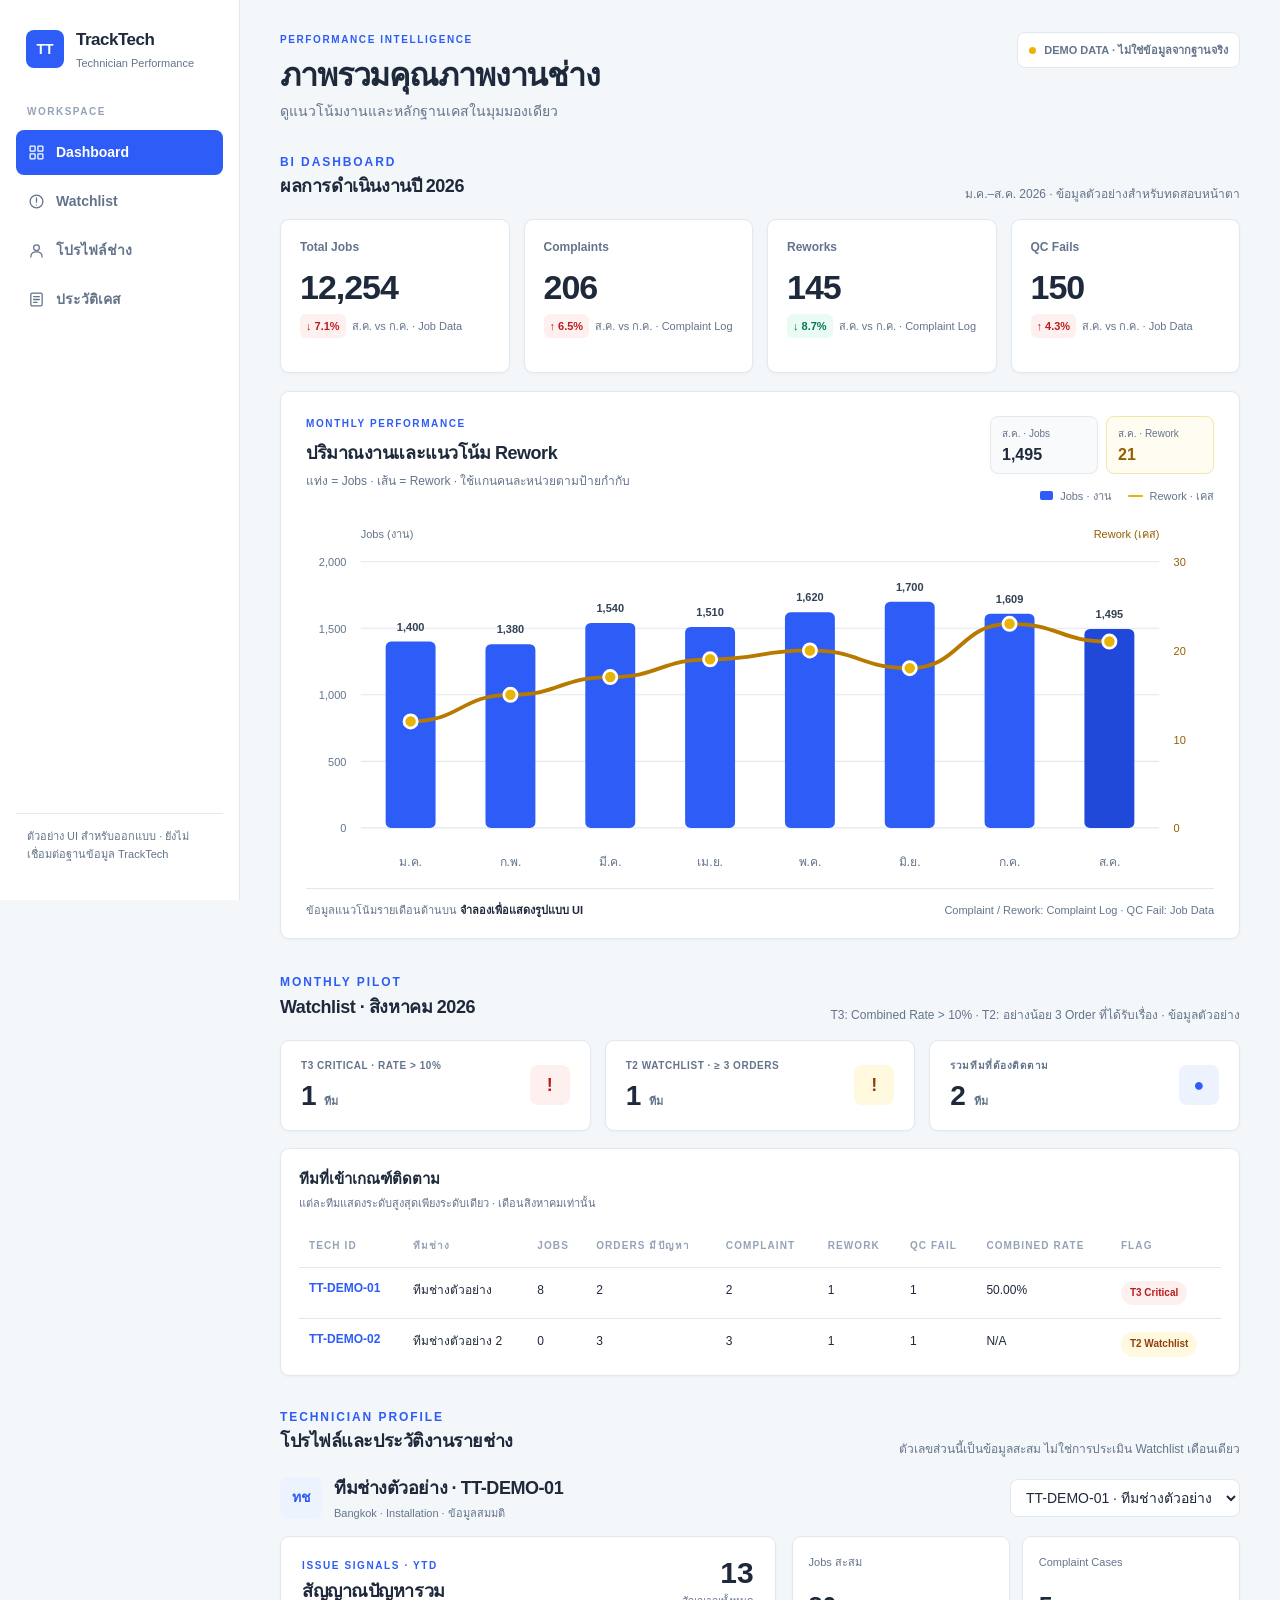
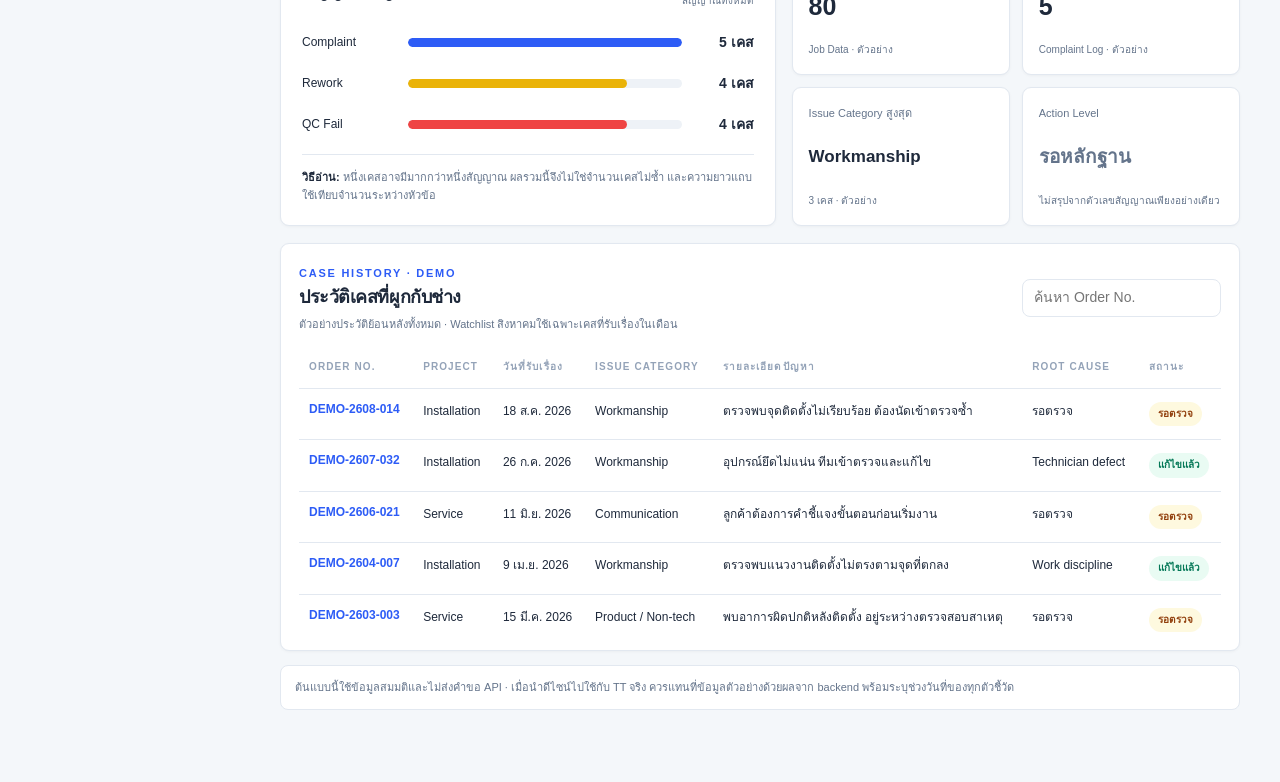
==== prototypes/tracktech-ui-concept.html @ 319c993e "feat: show monthly watchlist flag summary cards and UI concept" ====
<!doctype html>
<html lang="th">
<head>
  <meta charset="utf-8">
  <meta name="viewport" content="width=device-width, initial-scale=1">
  <title>TrackTech · UI concept</title>
  <style>
    :root {
      color-scheme: light;
      --background: #f4f7fa;
      --surface: #ffffff;
      --border: #e2e8f0;
      --ink: #1e293b;
      --muted: #64748b;
      --blue: #2d5cf6;
      --blue-soft: #edf2ff;
      --amber: #eab308;
      --amber-soft: #fef9df;
      --red: #ef4444;
      --red-soft: #fff0f0;
      --green: #10b981;
      --green-soft: #e9fbf3;
      --shadow: 0 1px 3px rgba(0,0,0,0.04);
      --font: Thonburi, Sarabun, "Noto Sans Thai", Inter, -apple-system, BlinkMacSystemFont, "Segoe UI", sans-serif;
      --numbers: "Arial Rounded MT Bold", "Arial Rounded MT", Arial, sans-serif;
    }
    * { box-sizing: border-box; }
    html { scroll-behavior: smooth; }
    body { margin: 0; color: var(--ink); background: var(--background); font-family: var(--font); font-size: 14px; line-height: 1.65; -webkit-font-smoothing: antialiased; text-rendering: optimizeLegibility; }
    button, input, select { font: inherit; }
    button { cursor: pointer; }
    a { color: inherit; }
    :focus-visible { outline: 3px solid #92a9ff; outline-offset: 2px; }
    .layout { display: grid; grid-template-columns: 240px minmax(0,1fr); min-height: 100vh; }
    .sidebar { position: sticky; top: 0; height: 100vh; padding: 26px 16px; border-right: 1px solid var(--border); background: var(--surface); display: flex; flex-direction: column; }
    .brand { display: flex; gap: 12px; align-items: center; padding: 0 10px 28px; text-decoration: none; }
    .brand-mark { display: grid; place-items: center; width: 38px; height: 38px; border-radius: 8px; background: var(--blue); color: white; font-family: var(--numbers); font-weight: 800; }
    .brand strong { display: block; font-size: 17px; letter-spacing: -.03em; }
    .brand small { display: block; color: var(--muted); font-size: 11px; }
    .nav-label { padding: 4px 11px 9px; color: #94a3b8; font-size: 10px; font-weight: 800; letter-spacing: .15em; text-transform: uppercase; }
    .nav { display: grid; gap: 4px; }
    .nav a { display: flex; gap: 11px; align-items: center; padding: 11px 12px; border-radius: 8px; color: var(--muted); text-decoration: none; font-weight: 650; }
    .nav a:hover { background: var(--blue-soft); color: var(--blue); }
    .nav a[aria-current="page"] { background: var(--blue); color: #fff; }
    .nav svg { width: 17px; height: 17px; fill: none; stroke: currentColor; stroke-width: 1.8; stroke-linecap: round; stroke-linejoin: round; flex: none; }
    .sidebar-note { margin-top: auto; padding: 13px 11px 0; border-top: 1px solid var(--border); color: var(--muted); font-size: 11px; }
    .content { width: min(100%, 1500px); margin-inline: auto; padding: 32px 40px 72px; min-width: 0; }
    .topbar { display: flex; align-items: flex-start; justify-content: space-between; gap: 20px; margin-bottom: 30px; }
    .eyebrow { margin: 0 0 6px; color: var(--blue); font-size: 10px; font-weight: 800; letter-spacing: .16em; text-transform: uppercase; }
    h1, h2, h3, p { margin-top: 0; }
    h1 { margin-bottom: 5px; font-family: var(--numbers); font-size: clamp(25px,3vw,32px); line-height: 1.25; letter-spacing: -.035em; }
    h2 { margin-bottom: 3px; font-size: 18px; letter-spacing: -.025em; }
    h3 { margin-bottom: 0; font-size: 15px; }
    .subtle { color: var(--muted); }
    .topbar .subtle { margin-bottom: 0; }
    .mode { display: inline-flex; align-items: center; gap: 8px; white-space: nowrap; padding: 8px 11px; border: 1px solid var(--border); border-radius: 8px; background: var(--surface); color: var(--muted); font-size: 11px; font-weight: 650; }
    .mode i { width: 7px; height: 7px; border-radius: 50%; background: var(--amber); }
    .section-heading { display: flex; justify-content: space-between; align-items: flex-end; gap: 18px; margin: 0 0 14px; }
    .section-heading p { margin: 0; font-size: 12px; }
    .card { border: 1px solid var(--border); border-radius: 9px; background: var(--surface); box-shadow: var(--shadow); }
    .kpis { display: grid; grid-template-columns: repeat(4,minmax(0,1fr)); gap: 14px; margin-bottom: 18px; }
    .kpi { min-height: 154px; padding: 18px 19px; }
    .kpi-label { margin: 0 0 9px; color: var(--muted); font-size: 12px; font-weight: 650; }
    .kpi-value { display: block; margin-bottom: 6px; font-family: var(--numbers); font-size: clamp(28px,3vw,34px); line-height: 1.2; letter-spacing: -.03em; }
    .kpi-foot { display: flex; flex-wrap: wrap; gap: 6px; align-items: center; color: var(--muted); font-size: 11px; }
    .trend { display: inline-flex; gap: 4px; align-items: center; border-radius: 6px; padding: 3px 6px; font-family: var(--numbers); font-weight: 700; }
    .trend.good { color: #047857; background: var(--green-soft); }
    .trend.bad { color: #b91c1c; background: var(--red-soft); }
    .trend.neutral { color: var(--muted); background: var(--background); }
    .chart-card { padding: 24px 25px 19px; margin-bottom: 34px; }
    .chart-header { display: flex; justify-content: space-between; align-items: flex-start; flex-wrap: wrap; gap: 14px; }
    .chart-header .subtle { margin: 4px 0 0; font-size: 12px; }
    .chart-header__right { display: grid; justify-items: end; gap: 13px; }
    .chart-recap { display: flex; gap: 8px; flex-wrap: wrap; }
    .chart-recap span { display: grid; gap: 2px; min-width: 108px; padding: 9px 11px; border: 1px solid var(--border); border-radius: 8px; background: #f8fafc; color: var(--muted); font-size: 10px; }
    .chart-recap strong { font: 800 16px/1.2 var(--numbers); color: var(--ink); }
    .chart-recap .accent { border-color: #f4e6a5; background: #fffcf2; }
    .chart-recap .accent strong { color: #926000; }
    .legend { display: flex; flex-wrap: wrap; align-items: center; gap: 16px; color: var(--muted); font-size: 11px; }
    .legend span { display: inline-flex; align-items: center; gap: 7px; }
    .legend i { display: inline-block; width: 13px; height: 9px; border-radius: 2px; background: var(--blue); }
    .legend .line-icon { width: 15px; height: 2px; background: var(--amber); }
    .chart-scroll { position: relative; overflow-x: auto; margin: 16px -8px 0; }
    .chart-scroll svg { display: block; min-width: 650px; width: 100%; height: auto; }
    .chart-tooltip { position: absolute; z-index: 2; pointer-events: none; display: grid; gap: 4px; min-width: 134px; padding: 10px 12px; border: 1px solid var(--border); border-radius: 8px; background: #fff; color: var(--muted); box-shadow: 0 3px 10px rgba(30,41,59,.10); font-size: 11px; }
    .chart-tooltip[hidden] { display: none; }
    .chart-tooltip strong { color: var(--ink); font-size: 12px; }
    .chart-tooltip b { font-family: var(--numbers); color: var(--ink); }
    .chart-tooltip .tooltip-amber { color: #926000; }
    .chart-foot { display: flex; justify-content: space-between; gap: 12px; margin-top: 4px; border-top: 1px solid var(--border); padding-top: 12px; color: var(--muted); font-size: 11px; }
    .chart-foot strong { color: var(--ink); }
    .sr-only { position: absolute; width: 1px; height: 1px; overflow: hidden; clip: rect(0,0,0,0); white-space: nowrap; }
    .profile-head { display: flex; justify-content: space-between; align-items: center; flex-wrap: wrap; gap: 14px; margin-bottom: 14px; }
    .flags { display: grid; grid-template-columns: repeat(3,minmax(0,1fr)); gap: 14px; margin-bottom: 17px; }
    .flag { display: flex; justify-content: space-between; align-items: center; gap: 10px; padding: 18px 20px; }
    .flag p { margin: 0 0 6px; color: var(--muted); font: 800 10px/1.4 var(--font); letter-spacing: .055em; }
    .flag strong { display: block; font: 800 28px/1.2 var(--numbers); }
    .flag strong small { color: var(--muted); font: 650 11px var(--font); }
    .flag-icon { display: grid; flex: none; place-items: center; width: 40px; height: 40px; border-radius: 8px; font: 800 18px var(--numbers); }
    .flag.critical .flag-icon { background: var(--red-soft); color: #b91c1c; }
    .flag.watch .flag-icon { background: var(--amber-soft); color: #92400e; }
    .flag.total .flag-icon { background: var(--blue-soft); color: var(--blue); }
    .watchlist-table { margin-bottom: 32px; }
    .watchlist-table table { min-width: 850px; }
    .profile-name { display: flex; gap: 12px; align-items: center; }
    .avatar { display: grid; place-items: center; flex: none; width: 42px; height: 42px; border-radius: 8px; color: var(--blue); background: var(--blue-soft); font-weight: 800; }
    .profile-name h2 { margin: 0; }
    .profile-name p { margin: 0; font-size: 11px; }
    .profile-select, .search { min-height: 38px; border: 1px solid var(--border); border-radius: 8px; background: var(--surface); color: var(--ink); padding: 0 11px; }
    .profile-grid { display: grid; grid-template-columns: minmax(0,1.05fr) minmax(0,.95fr); gap: 16px; align-items: stretch; }
    .signal-card { padding: 21px; }
    .signal-heading { display: flex; justify-content: space-between; align-items: flex-start; gap: 12px; margin-bottom: 20px; }
    .signal-heading .eyebrow { margin-bottom: 3px; }
    .signal-total { text-align: right; }
    .signal-total strong { display: block; font: 800 30px/1 var(--numbers); }
    .signal-total small { color: var(--muted); font-size: 10px; }
    .signal-row { display: grid; grid-template-columns: 92px minmax(0,1fr) 58px; align-items: center; gap: 14px; margin-bottom: 18px; font-size: 12px; }
    .signal-row strong { text-align: right; font-family: var(--numbers); font-size: 14px; }
    .signal-track { display: block; height: 9px; border-radius: 5px; background: #eef2f7; overflow: hidden; }
    .signal-fill { display: block; height: 100%; border-radius: inherit; background: var(--blue); }
    .signal-row.rework .signal-fill { background: var(--amber); }
    .signal-row.qc .signal-fill { background: var(--red); }
    .signal-help { margin: 4px 0 0; padding-top: 13px; border-top: 1px solid var(--border); font-size: 11px; color: var(--muted); }
    .signal-help strong { color: var(--ink); }
    .profile-aside { display: grid; grid-template-columns: repeat(2,minmax(0,1fr)); gap: 12px; }
    .mini { display: flex; flex-direction: column; justify-content: space-between; padding: 16px; min-height: 119px; }
    .mini p { margin: 0; color: var(--muted); font-size: 11px; }
    .mini strong { font: 800 25px/1.2 var(--numbers); }
    .mini small { color: var(--muted); font-size: 10px; }
    .table-card { margin-top: 17px; padding: 18px 18px 5px; }
    .table-header { display: flex; justify-content: space-between; align-items: center; gap: 12px; flex-wrap: wrap; margin-bottom: 14px; }
    .table-header p { margin: 2px 0 0; font-size: 11px; }
    .table-wrap { overflow-x: auto; }
    table { width: 100%; border-collapse: collapse; text-align: left; }
    th { padding: 12px 10px; border-bottom: 1px solid var(--border); color: #94a3b8; font-size: 10px; font-weight: 800; letter-spacing: .11em; text-transform: uppercase; white-space: nowrap; }
    td { padding: 13px 10px; border-bottom: 1px solid var(--border); font-size: 12px; vertical-align: top; }
    tr:last-child td { border-bottom: 0; }
    tbody tr:hover { background: #f8fafc; }
    .order { color: var(--blue); font: 700 12px var(--numbers); white-space: nowrap; }
    .case-detail { min-width: 230px; max-width: 370px; }
    .pill { display: inline-flex; align-items: center; border-radius: 999px; padding: 4px 9px; font-size: 10px; font-weight: 800; white-space: nowrap; }
    .pill.ok { background: var(--green-soft); color: #047857; }
    .pill.warn { background: var(--amber-soft); color: #92400e; }
    .pill.critical { background: var(--red-soft); color: #b91c1c; }
    .note { margin: 14px 0 0; padding: 12px 14px; border: 1px solid var(--border); border-radius: 8px; background: var(--surface); color: var(--muted); font-size: 11px; }
    [hidden] { display: none !important; }
    @media (max-width: 1150px) { .content { padding-inline: 24px; } .kpis { grid-template-columns: repeat(2,minmax(0,1fr)); } .profile-grid { grid-template-columns: 1fr; } .flags { grid-template-columns: repeat(2,minmax(0,1fr)); } }
    @media (max-width: 760px) { .layout { display: block; } .sidebar { position: static; height: auto; padding: 14px 16px 10px; border-right: 0; border-bottom: 1px solid var(--border); } .brand { padding: 0 0 12px; } .nav-label,.sidebar-note { display: none; } .nav { display: flex; overflow-x: auto; } .nav a { white-space: nowrap; font-size: 12px; } .content { padding: 24px 16px 56px; } .topbar { margin-bottom: 24px; } .chart-foot { flex-wrap: wrap; } }
    @media (max-width: 500px) { .topbar { display: block; } .mode { margin-top: 12px; } .kpis { gap: 10px; } .kpi { min-height: 142px; padding: 14px; } .kpi-value { font-size: 26px; } .kpi-foot { font-size: 10px; } .chart-card { padding: 18px 16px; } .chart-header__right { justify-items: start; } .chart-recap span { min-width: 99px; } .flags { grid-template-columns: 1fr; gap: 10px; } .signal-card { padding: 16px; } .signal-row { grid-template-columns: 74px minmax(0,1fr) 48px; gap: 8px; } .section-heading { display: block; } .section-heading p { margin-top: 5px; } .profile-aside { gap: 10px; } }
  </style>
</head>
<body>
  <div class="layout">
    <aside class="sidebar" aria-label="เมนูหลัก">
      <a class="brand" href="#dashboard"><span class="brand-mark">TT</span><span><strong>TrackTech</strong><small>Technician Performance</small></span></a>
      <div class="nav-label">Workspace</div>
      <nav class="nav" aria-label="การนำทาง">
        <a href="#dashboard" data-nav="dashboard" aria-current="page"><svg viewBox="0 0 24 24" aria-hidden="true"><rect x="3" y="3" width="7" height="7" rx="1"/><rect x="14" y="3" width="7" height="7" rx="1"/><rect x="3" y="14" width="7" height="7" rx="1"/><rect x="14" y="14" width="7" height="7" rx="1"/></svg>Dashboard</a>
        <a href="#watchlist" data-nav="watchlist"><svg viewBox="0 0 24 24" aria-hidden="true"><circle cx="12" cy="12" r="9"/><path d="M12 7v6M12 17h.01"/></svg>Watchlist</a>
        <a href="#profile" data-nav="profile"><svg viewBox="0 0 24 24" aria-hidden="true"><circle cx="12" cy="8" r="4"/><path d="M4 21c0-4 3-7 8-7s8 3 8 7"/></svg>โปรไฟล์ช่าง</a>
        <a href="#cases" data-nav="cases"><svg viewBox="0 0 24 24" aria-hidden="true"><rect x="4" y="3" width="16" height="18" rx="2"/><path d="M8 8h8M8 12h8M8 16h5"/></svg>ประวัติเคส</a>
      </nav>
      <p class="sidebar-note">ตัวอย่าง UI สำหรับออกแบบ · ยังไม่เชื่อมต่อฐานข้อมูล TrackTech</p>
    </aside>
    <main class="content">
      <header class="topbar">
        <div><p class="eyebrow">PERFORMANCE INTELLIGENCE</p><h1>ภาพรวมคุณภาพงานช่าง</h1><p class="subtle">ดูแนวโน้มงานและหลักฐานเคสในมุมมองเดียว</p></div>
        <span class="mode"><i aria-hidden="true"></i> DEMO DATA · ไม่ใช่ข้อมูลจากฐานจริง</span>
      </header>

      <section id="dashboard" aria-labelledby="dashboard-title">
        <div class="section-heading"><div><p class="eyebrow">BI DASHBOARD</p><h2 id="dashboard-title">ผลการดำเนินงานปี 2026</h2></div><p class="subtle">ม.ค.–ส.ค. 2026 · ข้อมูลตัวอย่างสำหรับทดสอบหน้าตา</p></div>
        <div id="kpis" class="kpis" aria-label="ตัวเลขสะสม"></div>
        <article class="card chart-card" aria-labelledby="chart-title">
          <div class="chart-header"><div><p class="eyebrow">MONTHLY PERFORMANCE</p><h2 id="chart-title">ปริมาณงานและแนวโน้ม Rework</h2><p class="subtle">แท่ง = Jobs · เส้น = Rework · ใช้แกนคนละหน่วยตามป้ายกำกับ</p></div><div class="chart-header__right"><div class="chart-recap"><span>ส.ค. · Jobs<strong id="latest-jobs">—</strong></span><span class="accent">ส.ค. · Rework<strong id="latest-reworks">—</strong></span></div><div class="legend"><span><i aria-hidden="true"></i>Jobs · งาน</span><span><i class="line-icon" aria-hidden="true"></i>Rework · เคส</span></div></div></div>
          <div id="chart" class="chart-scroll" role="img" aria-label="กราฟเปรียบเทียบ Jobs เป็นแท่งและ Rework เป็นเส้นรายเดือน"></div>
          <table id="chart-data" class="sr-only"><caption>ข้อมูลที่ใช้ในกราฟรายเดือน</caption><thead><tr><th>เดือน</th><th>Jobs</th><th>Rework</th></tr></thead><tbody></tbody></table>
          <div class="chart-foot"><span>ข้อมูลแนวโน้มรายเดือนด้านบน <strong>จำลองเพื่อแสดงรูปแบบ UI</strong></span><span>Complaint / Rework: Complaint Log · QC Fail: Job Data</span></div>
        </article>
      </section>

      <section id="watchlist" aria-labelledby="watchlist-title">
        <div class="section-heading"><div><p class="eyebrow">MONTHLY PILOT</p><h2 id="watchlist-title">Watchlist · สิงหาคม 2026</h2></div><p class="subtle">T3: Combined Rate &gt; 10% · T2: อย่างน้อย 3 Order ที่ได้รับเรื่อง · ข้อมูลตัวอย่าง</p></div>
        <div class="flags" id="watchlist-flags" aria-label="สรุป flag เดือนสิงหาคม"></div>
        <div class="card table-card watchlist-table"><div class="table-header"><div><h3>ทีมที่เข้าเกณฑ์ติดตาม</h3><p class="subtle">แต่ละทีมแสดงระดับสูงสุดเพียงระดับเดียว · เดือนสิงหาคมเท่านั้น</p></div></div><div class="table-wrap"><table><thead><tr><th>Tech ID</th><th>ทีมช่าง</th><th>Jobs</th><th>Orders มีปัญหา</th><th>Complaint</th><th>Rework</th><th>QC Fail</th><th>Combined Rate</th><th>Flag</th></tr></thead><tbody id="watchlist-rows"></tbody></table></div></div>
      </section>

      <section id="profile" aria-labelledby="profile-title">
        <div class="section-heading"><div><p class="eyebrow">TECHNICIAN PROFILE</p><h2 id="profile-title">โปรไฟล์และประวัติงานรายช่าง</h2></div><p class="subtle">ตัวเลขส่วนนี้เป็นข้อมูลสะสม ไม่ใช่การประเมิน Watchlist เดือนเดียว</p></div>
        <div class="profile-head"><div class="profile-name"><span class="avatar" aria-hidden="true">ทช</span><div><h2>ทีมช่างตัวอย่าง · TT-DEMO-01</h2><p class="subtle">Bangkok · Installation · ข้อมูลสมมติ</p></div></div><label><span class="sr-only">เลือกทีมช่าง</span><select class="profile-select" aria-label="ทีมช่างในต้นแบบ"><option>TT-DEMO-01 · ทีมช่างตัวอย่าง</option></select></label></div>
        <div class="profile-grid">
          <article class="card signal-card" aria-labelledby="signals-title">
            <div class="signal-heading"><div><p class="eyebrow">ISSUE SIGNALS · YTD</p><h2 id="signals-title">สัญญาณปัญหารวม</h2></div><div class="signal-total"><strong id="signal-total">0</strong><small>สัญญาณทั้งหมด</small></div></div>
            <div id="signals" aria-label="จำนวนสัญญาณแยกตามหัวข้อ"></div>
            <p class="signal-help"><strong>วิธีอ่าน:</strong> หนึ่งเคสอาจมีมากกว่าหนึ่งสัญญาณ ผลรวมนี้จึงไม่ใช่จำนวนเคสไม่ซ้ำ และความยาวแถบใช้เทียบจำนวนระหว่างหัวข้อ</p>
          </article>
          <div class="profile-aside" aria-label="สรุปโปรไฟล์">
            <article class="card mini"><p>Jobs สะสม</p><strong>80</strong><small>Job Data · ตัวอย่าง</small></article>
            <article class="card mini"><p>Complaint Cases</p><strong>5</strong><small>Complaint Log · ตัวอย่าง</small></article>
            <article class="card mini"><p>Issue Category สูงสุด</p><strong style="font-family:var(--font);font-size:17px">Workmanship</strong><small>3 เคส · ตัวอย่าง</small></article>
            <article class="card mini"><p>Action Level</p><strong style="font-size:19px;color:var(--muted)">รอหลักฐาน</strong><small>ไม่สรุปจากตัวเลขสัญญาณเพียงอย่างเดียว</small></article>
          </div>
        </div>
      </section>

      <section id="cases" class="card table-card" aria-labelledby="cases-title">
        <div class="table-header"><div><p class="eyebrow">CASE HISTORY · DEMO</p><h2 id="cases-title">ประวัติเคสที่ผูกกับช่าง</h2><p class="subtle">ตัวอย่างประวัติย้อนหลังทั้งหมด · Watchlist สิงหาคมใช้เฉพาะเคสที่รับเรื่องในเดือน</p></div><label><span class="sr-only">ค้นหาเลขออเดอร์</span><input id="order-search" class="search" type="search" placeholder="ค้นหา Order No." aria-label="ค้นหา Order No."></label></div>
        <div class="table-wrap"><table><thead><tr><th>Order No.</th><th>Project</th><th>วันที่รับเรื่อง</th><th>Issue Category</th><th>รายละเอียดปัญหา</th><th>Root Cause</th><th>สถานะ</th></tr></thead><tbody id="case-rows"></tbody></table></div>
      </section>
      <p class="note">ต้นแบบนี้ใช้ข้อมูลสมมติและไม่ส่งคำขอ API · เมื่อนำดีไซน์ไปใช้กับ TT จริง ควรแทนที่ข้อมูลตัวอย่างด้วยผลจาก backend พร้อมระบุช่วงวันที่ของทุกตัวชี้วัด</p>
    </main>
  </div>
  <script>
    // Mock data for visual review only. This standalone prototype makes no API calls.
    const months = [
      { month: 'ม.ค.', jobs: 1400, complaints: 15, reworks: 12, qcFails: 12 },
      { month: 'ก.พ.', jobs: 1380, complaints: 20, reworks: 15, qcFails: 14 },
      { month: 'มี.ค.', jobs: 1540, complaints: 23, reworks: 17, qcFails: 17 },
      { month: 'เม.ย.', jobs: 1510, complaints: 27, reworks: 19, qcFails: 19 },
      { month: 'พ.ค.', jobs: 1620, complaints: 28, reworks: 20, qcFails: 20 },
      { month: 'มิ.ย.', jobs: 1700, complaints: 29, reworks: 18, qcFails: 21 },
      { month: 'ก.ค.', jobs: 1609, complaints: 31, reworks: 23, qcFails: 23 },
      { month: 'ส.ค.', jobs: 1495, complaints: 33, reworks: 21, qcFails: 24 },
    ];
    const signalData = [
      { label: 'Complaint', value: 5, tone: '' },
      { label: 'Rework', value: 4, tone: 'rework' },
      { label: 'QC Fail', value: 4, tone: 'qc' },
    ];
    const watchlistData = [
      { id: 'TT-DEMO-01', team: 'ทีมช่างตัวอย่าง', jobs: 8, affected: 2, complaint: 2, rework: 1, qcFail: 1, status: 'CRITICAL' },
      { id: 'TT-DEMO-02', team: 'ทีมช่างตัวอย่าง 2', jobs: 0, affected: 3, complaint: 3, rework: 1, qcFail: 1, status: 'WATCHLIST' },
    ];
    const cases = [
      { order: 'DEMO-2608-014', project: 'Installation', date: '18 ส.ค. 2026', category: 'Workmanship', detail: 'ตรวจพบจุดติดตั้งไม่เรียบร้อย ต้องนัดเข้าตรวจซ้ำ', root: 'รอตรวจ', status: 'รอตรวจ' },
      { order: 'DEMO-2607-032', project: 'Installation', date: '26 ก.ค. 2026', category: 'Workmanship', detail: 'อุปกรณ์ยึดไม่แน่น ทีมเข้าตรวจและแก้ไข', root: 'Technician defect', status: 'แก้ไขแล้ว' },
      { order: 'DEMO-2606-021', project: 'Service', date: '11 มิ.ย. 2026', category: 'Communication', detail: 'ลูกค้าต้องการคำชี้แจงขั้นตอนก่อนเริ่มงาน', root: 'รอตรวจ', status: 'รอตรวจ' },
      { order: 'DEMO-2604-007', project: 'Installation', date: '9 เม.ย. 2026', category: 'Workmanship', detail: 'ตรวจพบแนวงานติดตั้งไม่ตรงตามจุดที่ตกลง', root: 'Work discipline', status: 'แก้ไขแล้ว' },
      { order: 'DEMO-2603-003', project: 'Service', date: '15 มี.ค. 2026', category: 'Product / Non-tech', detail: 'พบอาการผิดปกติหลังติดตั้ง อยู่ระหว่างตรวจสอบสาเหตุ', root: 'รอตรวจ', status: 'รอตรวจ' },
    ];
    const nf = new Intl.NumberFormat('en-US');
    const escapeHtml = (text) => String(text ?? '').replace(/[&<>"']/g, character => ({'&':'&amp;','<':'&lt;','>':'&gt;','"':'&quot;',"'":'&#39;'}[character]));

    function renderKpis() {
      const last = months.at(-1), before = months.at(-2);
      const cards = [
        { label: 'Total Jobs', key: 'jobs', improveWhen: 'up', source: 'Job Data' },
        { label: 'Complaints', key: 'complaints', improveWhen: 'down', source: 'Complaint Log' },
        { label: 'Reworks', key: 'reworks', improveWhen: 'down', source: 'Complaint Log' },
        { label: 'QC Fails', key: 'qcFails', improveWhen: 'down', source: 'Job Data' },
      ];
      document.querySelector('#kpis').innerHTML = cards.map(card => {
        const total = months.reduce((sum, month) => sum + month[card.key], 0);
        const delta = ((last[card.key] - before[card.key]) / before[card.key]) * 100;
        const direction = delta > 0 ? '↑' : delta < 0 ? '↓' : '→';
        const tone = delta === 0 ? 'neutral' : (delta > 0) === (card.improveWhen === 'up') ? 'good' : 'bad';
        return `<article class="card kpi"><p class="kpi-label">${card.label}</p><strong class="kpi-value">${nf.format(total)}</strong><div class="kpi-foot"><span class="trend ${tone}">${direction} ${Math.abs(delta).toFixed(1)}%</span><span>ส.ค. vs ก.ค. · ${card.source}</span></div></article>`;
      }).join('');
    }

    function renderChart() {
      const width = 840, height = 330, left = 57, right = 57, top = 37, bottom = 51;
      const graphWidth = width - left - right, graphHeight = height - top - bottom;
      const maxJobs = 2000, maxReworks = 30, band = graphWidth / months.length;
      const yJobs = value => top + graphHeight * (1 - value / maxJobs);
      const yReworks = value => top + graphHeight * (1 - value / maxReworks);
      const x = index => left + band * (index + .5);
      const grid = [0,500,1000,1500,2000].map(value => {
        const y = yJobs(value);
        return `<line x1="${left}" y1="${y}" x2="${width - right}" y2="${y}" stroke="#e2e8f0" stroke-width="1"/><text x="${left - 13}" y="${y + 4}" text-anchor="end" fill="#64748b" font-size="10" font-family="Arial Rounded MT, Arial, sans-serif">${nf.format(value)}</text>`;
      }).join('');
      const rightAxis = [0,10,20,30].map(value => `<text x="${width - right + 13}" y="${yReworks(value) + 4}" fill="#926000" font-size="10" font-family="Arial Rounded MT, Arial, sans-serif">${value}</text>`).join('');
      const bars = months.map((month, index) => {
        const barWidth = Math.min(46, band * .50), barX = x(index) - barWidth/2;
        const color = index === months.length - 1 ? '#2149d9' : '#2d5cf6';
        return `<rect x="${barX}" y="${yJobs(month.jobs)}" width="${barWidth}" height="${top + graphHeight - yJobs(month.jobs)}" rx="5" fill="${color}"><title>${month.month}: ${nf.format(month.jobs)} Jobs</title></rect><text x="${x(index)}" y="${yJobs(month.jobs) - 10}" text-anchor="middle" fill="#334155" font-size="10" font-weight="700" font-family="Arial Rounded MT, Arial, sans-serif">${nf.format(month.jobs)}</text><text x="${x(index)}" y="${height - 16}" text-anchor="middle" fill="#64748b" font-size="11" font-family="Thonburi, Sarabun, sans-serif">${month.month}</text>`;
      }).join('');
      const points = months.map((month,index) => ({x: x(index), y: yReworks(month.reworks)}));
      const smoothPath = points.slice(1).reduce((path, point, index) => {
        const prior = points[index], middle = (prior.x + point.x) / 2;
        return `${path} C ${middle} ${prior.y}, ${middle} ${point.y}, ${point.x} ${point.y}`;
      }, `M ${points[0].x} ${points[0].y}`);
      const line = `<path d="${smoothPath}" fill="none" stroke="#b77900" stroke-width="3.5" stroke-linecap="round" stroke-linejoin="round"/>`;
      const dots = months.map((month,index) => `<circle cx="${x(index)}" cy="${yReworks(month.reworks)}" r="6" fill="#eab308" stroke="#fff" stroke-width="2.5"><title>${month.month}: ${month.reworks} Rework cases</title></circle>`).join('');
      const axisTitles = `<text x="${left}" y="15" fill="#64748b" font-size="10" font-family="Thonburi, Sarabun, sans-serif">Jobs (งาน)</text><text x="${width-right}" y="15" text-anchor="end" fill="#926000" font-size="10" font-family="Thonburi, Sarabun, sans-serif">Rework (เคส)</text>`;
      const chart = document.querySelector('#chart');
      chart.innerHTML = `<svg viewBox="0 0 ${width} ${height}" xmlns="http://www.w3.org/2000/svg" aria-hidden="true">${grid}${axisTitles}${rightAxis}${bars}${line}${dots}<line id="chart-hover-line" y1="${top}" y2="${top+graphHeight}" stroke="#94a3b8" stroke-width="1" stroke-dasharray="3 4" visibility="hidden"/></svg><div class="chart-tooltip" id="chart-tooltip" hidden></div>`;
      const svg = chart.querySelector('svg');
      const tooltip = chart.querySelector('#chart-tooltip');
      const hoverLine = chart.querySelector('#chart-hover-line');
      const showMonth = event => {
        const bounds = svg.getBoundingClientRect();
        const chartX = (event.clientX - bounds.left) / bounds.width * width;
        if (chartX < left || chartX > width-right) { tooltip.hidden = true; hoverLine.setAttribute('visibility','hidden'); return; }
        const index = Math.min(months.length-1,Math.floor((chartX-left)/band));
        const month = months[index];
        tooltip.innerHTML = `<strong>${month.month} 2026 · ตัวอย่าง</strong><span>Jobs <b>${nf.format(month.jobs)}</b> งาน</span><span>Rework <b class="tooltip-amber">${nf.format(month.reworks)}</b> เคส</span>`;
        tooltip.style.left = `${Math.max(8,Math.min(bounds.width-147,x(index)/width*bounds.width-68))}px`;
        tooltip.style.top = `${Math.max(31,yReworks(month.reworks)/height*bounds.height-86)}px`;
        tooltip.hidden = false;
        hoverLine.setAttribute('x1',x(index)); hoverLine.setAttribute('x2',x(index)); hoverLine.setAttribute('visibility','visible');
      };
      svg.addEventListener('pointermove',showMonth);
      svg.addEventListener('pointerleave',() => { tooltip.hidden = true; hoverLine.setAttribute('visibility','hidden'); });
      document.querySelector('#chart-data tbody').innerHTML = months.map(month => `<tr><td>${month.month}</td><td>${month.jobs}</td><td>${month.reworks}</td></tr>`).join('');
      document.querySelector('#latest-jobs').textContent = nf.format(months.at(-1).jobs);
      document.querySelector('#latest-reworks').textContent = nf.format(months.at(-1).reworks);
    }

    function renderSignals() {
      const total = signalData.reduce((sum, signal) => sum + signal.value, 0);
      const maximum = Math.max(1, ...signalData.map(signal => signal.value));
      document.querySelector('#signal-total').textContent = nf.format(total);
      document.querySelector('#signals').innerHTML = signalData.map(signal => `<div class="signal-row ${signal.tone}"><span>${signal.label}</span><span class="signal-track"><span class="signal-fill" style="width:${(signal.value/maximum)*100}%"></span></span><strong>${signal.value} เคส</strong></div>`).join('');
    }

    function renderWatchlist() {
      const t3 = watchlistData.filter(team => team.status === 'CRITICAL').length;
      const t2 = watchlistData.filter(team => team.status === 'WATCHLIST').length;
      const flags = [
        { label: 'T3 CRITICAL · RATE > 10%', count: t3, tone: 'critical', icon: '!' },
        { label: 'T2 WATCHLIST · ≥ 3 ORDERS', count: t2, tone: 'watch', icon: '!' },
        { label: 'รวมทีมที่ต้องติดตาม', count: t3+t2, tone: 'total', icon: '●' },
      ];
      document.querySelector('#watchlist-flags').innerHTML = flags.map(flag => `<article class="card flag ${flag.tone}"><div><p>${escapeHtml(flag.label)}</p><strong>${flag.count} <small>ทีม</small></strong></div><span class="flag-icon" aria-hidden="true">${flag.icon}</span></article>`).join('');
      document.querySelector('#watchlist-rows').innerHTML = watchlistData.map(team => {
        const combined = team.jobs ? `${((team.complaint+team.rework+team.qcFail)/team.jobs*100).toFixed(2)}%` : 'N/A';
        const tier = team.status === 'CRITICAL' ? 'T3 Critical' : 'T2 Watchlist';
        return `<tr><td class="order">${escapeHtml(team.id)}</td><td>${escapeHtml(team.team)}</td><td>${team.jobs}</td><td>${team.affected}</td><td>${team.complaint}</td><td>${team.rework}</td><td>${team.qcFail}</td><td>${combined}</td><td><span class="pill ${team.status === 'CRITICAL' ? 'critical' : 'warn'}">${tier}</span></td></tr>`;
      }).join('');
    }

    function renderCases(query = '') {
      const matched = cases.filter(item => item.order.toLowerCase().includes(query.trim().toLowerCase()));
      document.querySelector('#case-rows').innerHTML = matched.map(item => `<tr><td class="order">${escapeHtml(item.order)}</td><td>${escapeHtml(item.project)}</td><td>${escapeHtml(item.date)}</td><td>${escapeHtml(item.category)}</td><td class="case-detail">${escapeHtml(item.detail)}</td><td>${escapeHtml(item.root)}</td><td><span class="pill ${item.status === 'แก้ไขแล้ว' ? 'ok' : 'warn'}">${escapeHtml(item.status)}</span></td></tr>`).join('') || '<tr><td colspan="7" class="subtle">ไม่พบ Order No. ที่ค้นหา</td></tr>';
    }

    function syncNav() {
      const current = ['dashboard','watchlist','profile','cases'].includes(location.hash.slice(1)) ? location.hash.slice(1) : 'dashboard';
      document.querySelectorAll('[data-nav]').forEach(link => {
        if (link.dataset.nav === current) link.setAttribute('aria-current','page');
        else link.removeAttribute('aria-current');
      });
    }
    renderKpis(); renderChart(); renderSignals(); renderWatchlist(); renderCases(); syncNav();
    document.querySelector('#order-search').addEventListener('input', event => renderCases(event.target.value));
    window.addEventListener('hashchange', syncNav);
  </script>
</body>
</html>
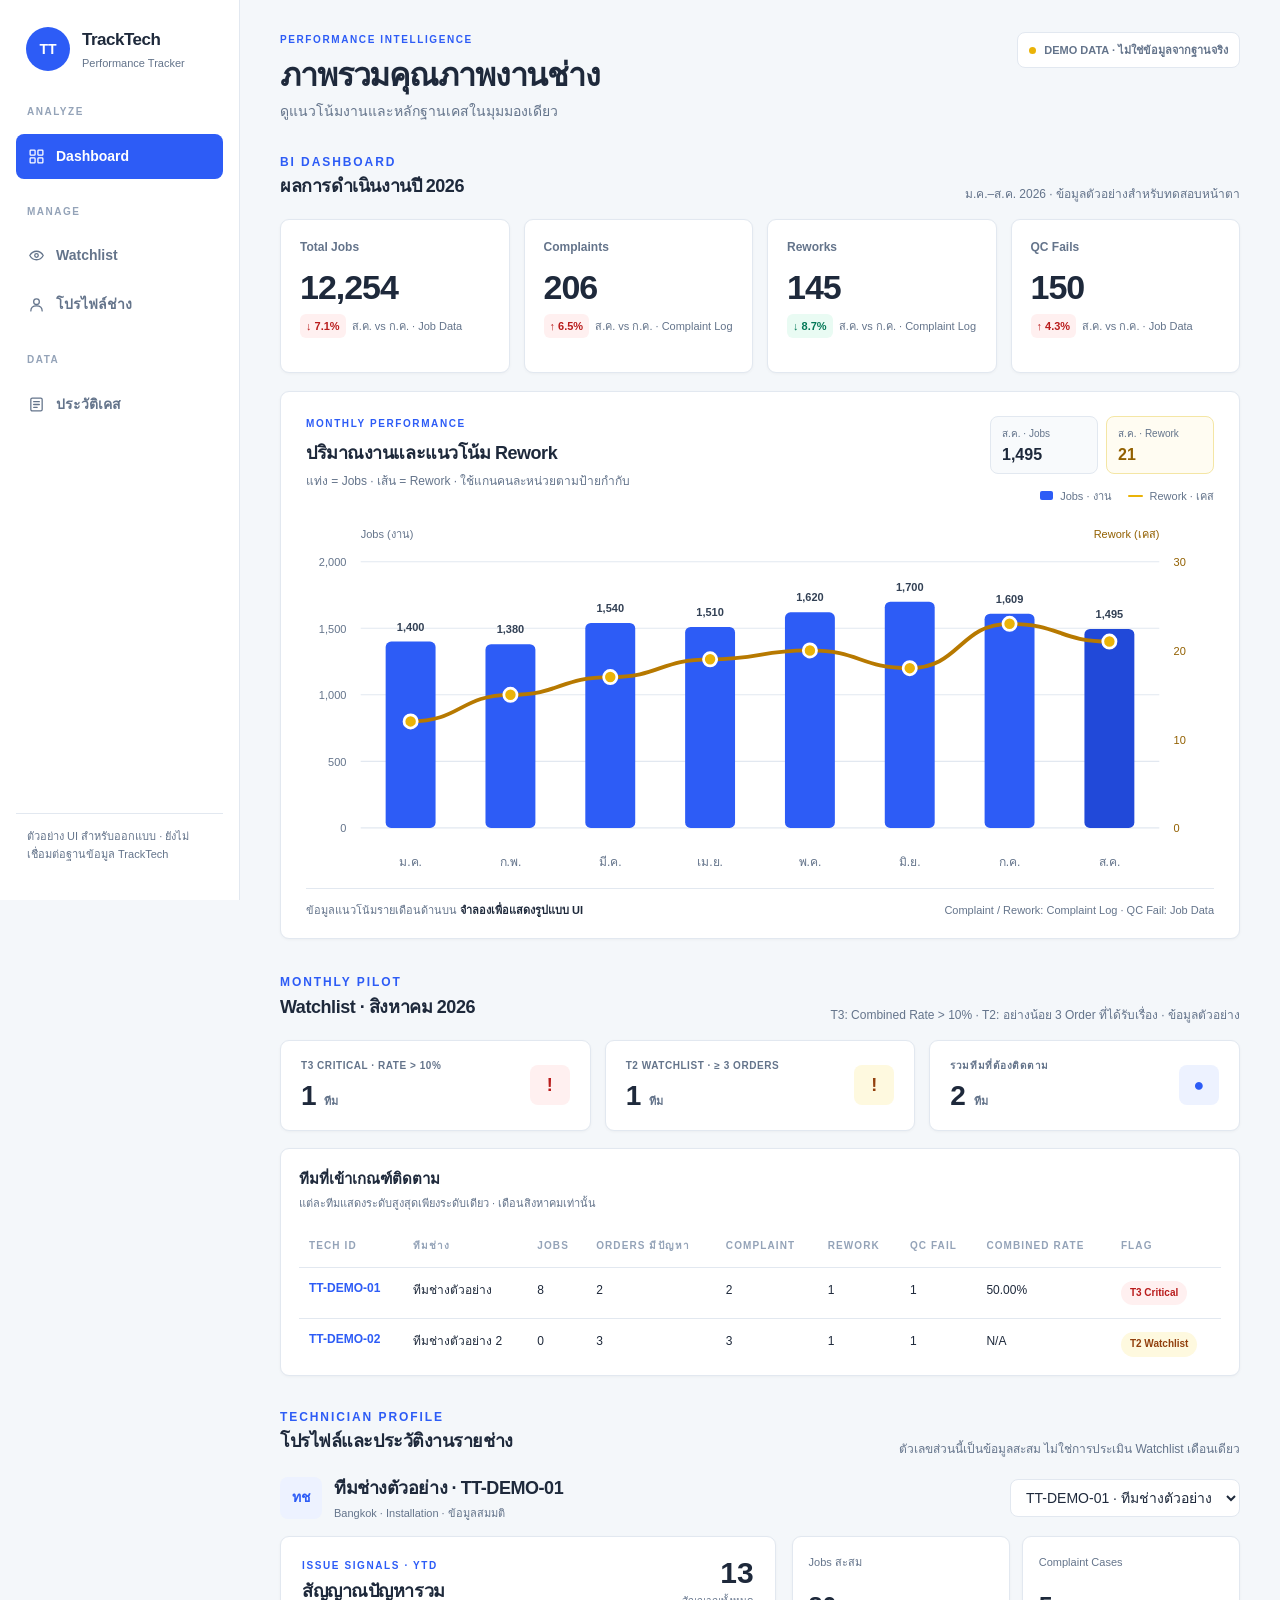
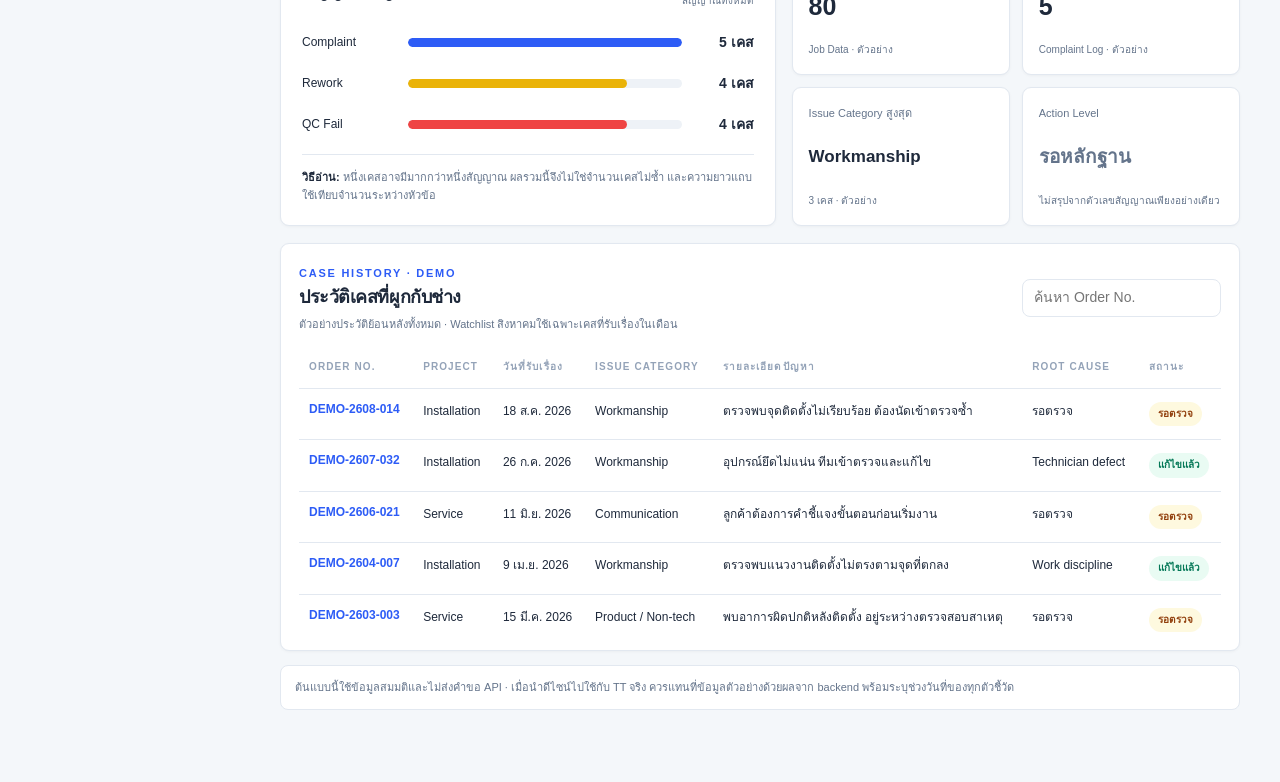
==== commit 2ca920b2: "style: align sidebar navigation and logo with blue UI concept" ====
--- a/prototypes/tracktech-ui-concept.html
+++ b/prototypes/tracktech-ui-concept.html
@@ -34,10 +34,11 @@
     .layout { display: grid; grid-template-columns: 240px minmax(0,1fr); min-height: 100vh; }
     .sidebar { position: sticky; top: 0; height: 100vh; padding: 26px 16px; border-right: 1px solid var(--border); background: var(--surface); display: flex; flex-direction: column; }
     .brand { display: flex; gap: 12px; align-items: center; padding: 0 10px 28px; text-decoration: none; }
-    .brand-mark { display: grid; place-items: center; width: 38px; height: 38px; border-radius: 8px; background: var(--blue); color: white; font-family: var(--numbers); font-weight: 800; }
+    .brand-mark { display: grid; place-items: center; width: 44px; height: 44px; border-radius: 50%; background: var(--blue); color: white; font-family: var(--numbers); font-weight: 800; }
     .brand strong { display: block; font-size: 17px; letter-spacing: -.03em; }
     .brand small { display: block; color: var(--muted); font-size: 11px; }
     .nav-label { padding: 4px 11px 9px; color: #94a3b8; font-size: 10px; font-weight: 800; letter-spacing: .15em; text-transform: uppercase; }
+    .nav-label:not(:first-child) { margin-top: 17px; }
     .nav { display: grid; gap: 4px; }
     .nav a { display: flex; gap: 11px; align-items: center; padding: 11px 12px; border-radius: 8px; color: var(--muted); text-decoration: none; font-weight: 650; }
     .nav a:hover { background: var(--blue-soft); color: var(--blue); }
@@ -152,12 +153,14 @@
 <body>
   <div class="layout">
     <aside class="sidebar" aria-label="เมนูหลัก">
-      <a class="brand" href="#dashboard"><span class="brand-mark">TT</span><span><strong>TrackTech</strong><small>Technician Performance</small></span></a>
-      <div class="nav-label">Workspace</div>
+      <a class="brand" href="#dashboard"><span class="brand-mark">TT</span><span><strong>TrackTech</strong><small>Performance Tracker</small></span></a>
       <nav class="nav" aria-label="การนำทาง">
+        <span class="nav-label">ANALYZE</span>
         <a href="#dashboard" data-nav="dashboard" aria-current="page"><svg viewBox="0 0 24 24" aria-hidden="true"><rect x="3" y="3" width="7" height="7" rx="1"/><rect x="14" y="3" width="7" height="7" rx="1"/><rect x="3" y="14" width="7" height="7" rx="1"/><rect x="14" y="14" width="7" height="7" rx="1"/></svg>Dashboard</a>
-        <a href="#watchlist" data-nav="watchlist"><svg viewBox="0 0 24 24" aria-hidden="true"><circle cx="12" cy="12" r="9"/><path d="M12 7v6M12 17h.01"/></svg>Watchlist</a>
+        <span class="nav-label">MANAGE</span>
+        <a href="#watchlist" data-nav="watchlist"><svg viewBox="0 0 24 24" aria-hidden="true"><path d="M2.5 12s3.4-6 9.5-6 9.5 6 9.5 6-3.4 6-9.5 6-9.5-6-9.5-6Z"/><circle cx="12" cy="12" r="2.5"/></svg>Watchlist</a>
         <a href="#profile" data-nav="profile"><svg viewBox="0 0 24 24" aria-hidden="true"><circle cx="12" cy="8" r="4"/><path d="M4 21c0-4 3-7 8-7s8 3 8 7"/></svg>โปรไฟล์ช่าง</a>
+        <span class="nav-label">DATA</span>
         <a href="#cases" data-nav="cases"><svg viewBox="0 0 24 24" aria-hidden="true"><rect x="4" y="3" width="16" height="18" rx="2"/><path d="M8 8h8M8 12h8M8 16h5"/></svg>ประวัติเคส</a>
       </nav>
       <p class="sidebar-note">ตัวอย่าง UI สำหรับออกแบบ · ยังไม่เชื่อมต่อฐานข้อมูล TrackTech</p>
